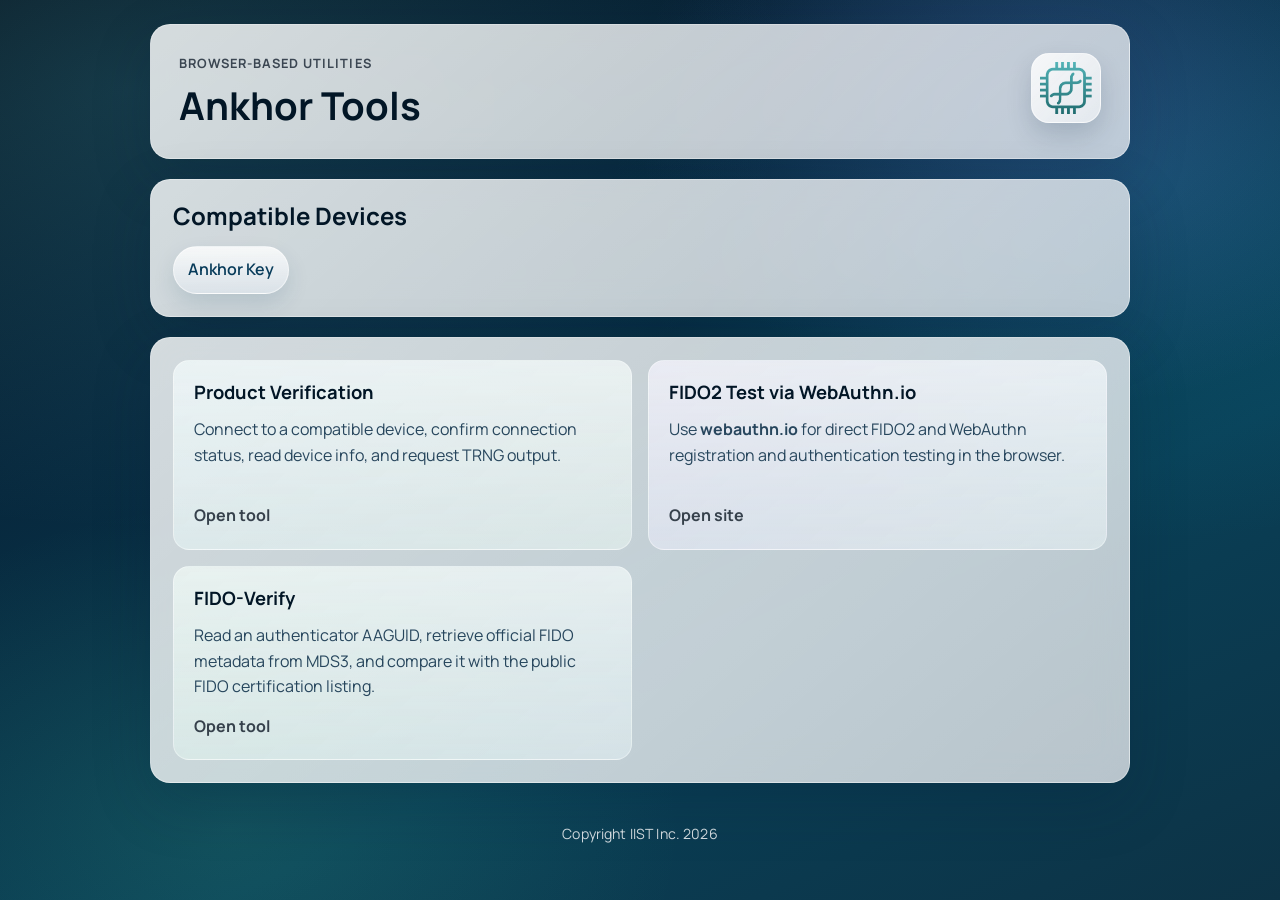
==== index.html @ 9c63b35e "Add FIDO2 verification tool" ====
<!DOCTYPE html>
<html lang="en">
<head>
  <meta charset="UTF-8">
  <meta name="viewport" content="width=device-width, initial-scale=1.0">
  <title>Ankhor Tools</title>
  <meta
    name="description"
    content="Ankhor Tools is a browser-based utility site for compatible IIST / Ankhor devices."
  >
  <link rel="preconnect" href="https://fonts.googleapis.com">
  <link rel="preconnect" href="https://fonts.gstatic.com" crossorigin>
  <link href="https://fonts.googleapis.com/css2?family=Manrope:wght@300;400;500;600;700&display=swap" rel="stylesheet">
  <link rel="stylesheet" href="style.css">
</head>
<body>
  <div class="site-shell">
    <header class="site-header">
      <div class="brand-block">
        <p class="eyebrow">Browser-Based Utilities</p>
        <h1>Ankhor Tools</h1>
      </div>
      <div class="site-logo">
        <img src="resources/logo.png" alt="Ankhor logo">
      </div>
    </header>

    <main>
      <section class="section">
        <div class="section-heading">
          <h2>Compatible Devices</h2>
        </div>

        <div class="compat-list" aria-label="Compatible devices">
          <span class="compat-item">Ankhor Key</span>
        </div>
      </section>

      <section class="section">
        <div class="tool-grid">
          <a class="tool-card is-active" href="product-verification/">
            <div class="tool-card-header">
              <h3>Product Verification</h3>
            </div>
            <p>
              Connect to a compatible device, confirm connection status, read device info, and request TRNG output.
            </p>
            <span class="tool-link">Open tool</span>
          </a>

          <a
            class="tool-card is-active"
            href="https://webauthn.io/"
            target="_blank"
            rel="noopener noreferrer"
          >
            <div class="tool-card-header">
              <h3>FIDO2 Test via WebAuthn.io</h3>
            </div>
            <p>
              Use <b>webauthn.io</b> for direct FIDO2 and WebAuthn registration and authentication testing in the browser.
            </p>
            <span class="tool-link">Open site</span>
          </a>

          <a class="tool-card is-active" href="fido-verify/">
            <div class="tool-card-header">
              <h3>FIDO-Verify</h3>
            </div>
            <p>
              Read an authenticator AAGUID, retrieve official FIDO metadata from MDS3, and compare it with the public FIDO certification listing.
            </p>
            <span class="tool-link">Open tool</span>
          </a>
        </div>
      </section>
    </main>

    <footer class="site-footer">
      <p>Copyright IIST Inc. 2026</p>
    </footer>
  </div>
</body>
</html>
---- style.css ----
:root {
  color-scheme: light;
  --ocean-900: #031d35;
  --ocean-800: #073b5a;
  --ocean-700: #0b5477;
  --ocean-600: #0f6c8e;
  --ocean-500: #1494b2;
  --ocean-400: #20b9cc;
  --ocean-300: #5ed7e3;
  --green-500: #1d8f68;
  --green-400: #4ed09a;
  --green-300: #9df0cf;
  --violet-300: #c8b6ff;
  --violet-400: #8a79f2;
  --panel: rgba(255, 255, 255, 0.7);
  --panel-strong: rgba(255, 255, 255, 0.8);
  --panel-muted: rgba(255, 255, 255, 0.46);
  --stroke: rgba(255, 255, 255, 0.34);
  --text: #021626;
  --text-soft: #27465d;
  --success-bg: rgba(232, 245, 238, 0.9);
  --success-text: #12603c;
  --shadow: 0 20px 60px rgba(3, 29, 53, 0.2);
  --radius-lg: 20px;
  --radius-md: 16px;
}

* {
  box-sizing: border-box;
}

html {
  font-size: 16px;
}

body {
  margin: 0;
  min-height: 100vh;
  background: radial-gradient(1200px 800px at 10% 10%, rgba(94, 215, 227, 0.18), transparent 55%),
    radial-gradient(720px 520px at 82% 12%, rgba(138, 121, 242, 0.2), transparent 58%),
    radial-gradient(780px 560px at 18% 92%, rgba(78, 208, 154, 0.14), transparent 58%),
    radial-gradient(900px 600px at 90% 20%, rgba(20, 148, 178, 0.24), transparent 60%),
    linear-gradient(155deg, #05111d 0%, #07263b 30%, #093f56 67%, #0d3346 100%);
  color: var(--text);
  font-family: "Manrope", "Segoe UI", "Helvetica Neue", Arial, sans-serif;
  line-height: 1.6;
}

a {
  color: inherit;
}

.site-shell {
  width: min(980px, calc(100% - 32px));
  margin: 0 auto;
  min-height: 100vh;
  padding: 24px 0 40px;
  display: flex;
  flex-direction: column;
}

main {
  flex: 1;
}

.site-header,
.section,
.tool-hero,
.tool-section {
  background:
    linear-gradient(140deg, rgba(255, 255, 255, 0.82), var(--panel)),
    linear-gradient(120deg, rgba(78, 208, 154, 0.06), rgba(138, 121, 242, 0.05));
  border: 1px solid var(--stroke);
  border-radius: var(--radius-lg);
  box-shadow: var(--shadow);
  backdrop-filter: blur(18px);
}

.site-header,
.tool-hero {
  padding: 28px;
}

.site-header {
  display: flex;
  align-items: flex-start;
  justify-content: space-between;
  gap: 20px;
}

.site-logo {
  flex-shrink: 0;
  width: 70px;
  height: 70px;
  display: inline-flex;
  align-items: center;
  justify-content: center;
  padding: 8px;
  border-radius: 18px;
  background: linear-gradient(135deg, rgba(255, 255, 255, 0.86), rgba(255, 255, 255, 0.56));
  border: 1px solid rgba(255, 255, 255, 0.56);
  box-shadow: 0 12px 26px rgba(3, 29, 53, 0.16);
}

.site-logo img {
  width: 100%;
  height: 100%;
  object-fit: contain;
}

.eyebrow {
  margin: 0 0 10px;
  color: #3b4652;
  font-size: 0.8rem;
  font-weight: 700;
  letter-spacing: 0.08em;
  text-transform: uppercase;
}

h1,
h2,
h3 {
  margin: 0;
  line-height: 1.2;
}

h1 {
  font-size: clamp(2rem, 3vw, 2.8rem);
}

h2 {
  font-size: 1.5rem;
}

h3 {
  font-size: 1.15rem;
}

.subtitle,
.section-heading p,
.tool-summary,
.tool-card p,
.tool-section p,
.tool-section li,
.site-footer,
.back-link {
  color: var(--text-soft);
}

.subtitle {
  max-width: 640px;
  margin: 12px 0 0;
  font-size: 0.98rem;
}

.section {
  margin-top: 20px;
  padding: 22px;
}

.section-heading {
  margin-bottom: 16px;
}

.section-heading p,
.tool-summary,
.tool-section p {
  margin: 10px 0 0;
}

.compat-list {
  display: flex;
  flex-wrap: wrap;
  gap: 12px;
}

.compat-item {
  display: inline-flex;
  align-items: center;
  padding: 10px 14px;
  border: 1px solid rgba(255, 255, 255, 0.52);
  border-radius: 999px;
  background: linear-gradient(180deg, rgba(255, 255, 255, 0.82), rgba(224, 231, 238, 0.72));
  color: var(--ocean-800);
  font-weight: 600;
  box-shadow: 0 10px 22px rgba(7, 59, 90, 0.12);
}

.tool-grid {
  display: grid;
  grid-template-columns: repeat(2, minmax(0, 1fr));
  gap: 16px;
}

.tool-card {
  display: flex;
  flex-direction: column;
  gap: 14px;
  min-height: 190px;
  padding: 20px;
  background:
    linear-gradient(180deg, rgba(255, 255, 255, 0.62), rgba(255, 255, 255, 0.42)),
    linear-gradient(135deg, rgba(94, 215, 227, 0.08), rgba(138, 121, 242, 0.07));
  border: 1px solid rgba(255, 255, 255, 0.38);
  border-radius: var(--radius-md);
  text-decoration: none;
  transition: border-color 0.15s ease, transform 0.15s ease, box-shadow 0.15s ease;
}

.tool-card:nth-child(1) {
  background:
    linear-gradient(180deg, rgba(255, 255, 255, 0.68), rgba(255, 255, 255, 0.46)),
    linear-gradient(135deg, rgba(94, 215, 227, 0.14), rgba(78, 208, 154, 0.09));
}

.tool-card:nth-child(2) {
  background:
    linear-gradient(180deg, rgba(255, 255, 255, 0.68), rgba(255, 255, 255, 0.46)),
    linear-gradient(135deg, rgba(138, 121, 242, 0.16), rgba(94, 215, 227, 0.09));
}

.tool-card:nth-child(3) {
  background:
    linear-gradient(180deg, rgba(255, 255, 255, 0.68), rgba(255, 255, 255, 0.46)),
    linear-gradient(135deg, rgba(78, 208, 154, 0.16), rgba(20, 148, 178, 0.1));
}

.tool-card-header {
  display: flex;
  align-items: flex-start;
  justify-content: space-between;
  gap: 12px;
}

.tool-card p {
  margin: 0;
}

.tool-card.is-active:hover,
.tool-card.is-active:focus-visible {
  border-color: rgba(155, 140, 255, 0.9);
  box-shadow: 0 16px 34px rgba(3, 29, 53, 0.22);
  transform: translateY(-2px);
}

.tool-link {
  margin-top: auto;
  color: #36414c;
  font-weight: 700;
}

.site-footer {
  margin-top: auto;
  padding: 24px 6px 0;
  font-size: 0.88rem;
  text-align: center;
  color: rgba(255, 255, 255, 0.82);
  letter-spacing: 0.01em;
}

.tool-page {
  width: min(960px, calc(100% - 32px));
}

.back-link {
  display: inline-block;
  margin-bottom: 18px;
  text-decoration: none;
  font-weight: 600;
}

.back-link:hover,
.back-link:focus-visible {
  color: var(--violet-400);
}

.tool-status-row {
  display: flex;
  flex-wrap: wrap;
  gap: 10px;
  margin-top: 18px;
}

.tool-layout {
  display: grid;
  grid-template-columns: repeat(auto-fit, minmax(240px, 1fr));
  gap: 18px;
  margin-top: 28px;
}

.tool-section {
  padding: 24px;
}

.tool-section ul {
  margin: 12px 0 0;
  padding-left: 20px;
}

code {
  font-family: "SFMono-Regular", Consolas, "Liberation Mono", monospace;
  font-size: 0.92em;
}

@media (max-width: 640px) {
  .site-shell {
    width: min(100% - 16px, 980px);
    padding-top: 12px;
    padding-bottom: 24px;
  }

  .site-header,
  .section,
  .tool-hero,
  .tool-section {
    border-radius: 16px;
  }

  .site-header,
  .tool-hero,
  .section,
  .tool-section {
    padding: 18px;
  }

  .site-header {
    gap: 14px;
  }

  .site-logo {
    width: 58px;
    height: 58px;
    padding: 7px;
    border-radius: 16px;
  }

  .tool-card {
    min-height: 0;
  }

  .tool-grid {
    grid-template-columns: 1fr;
  }
}
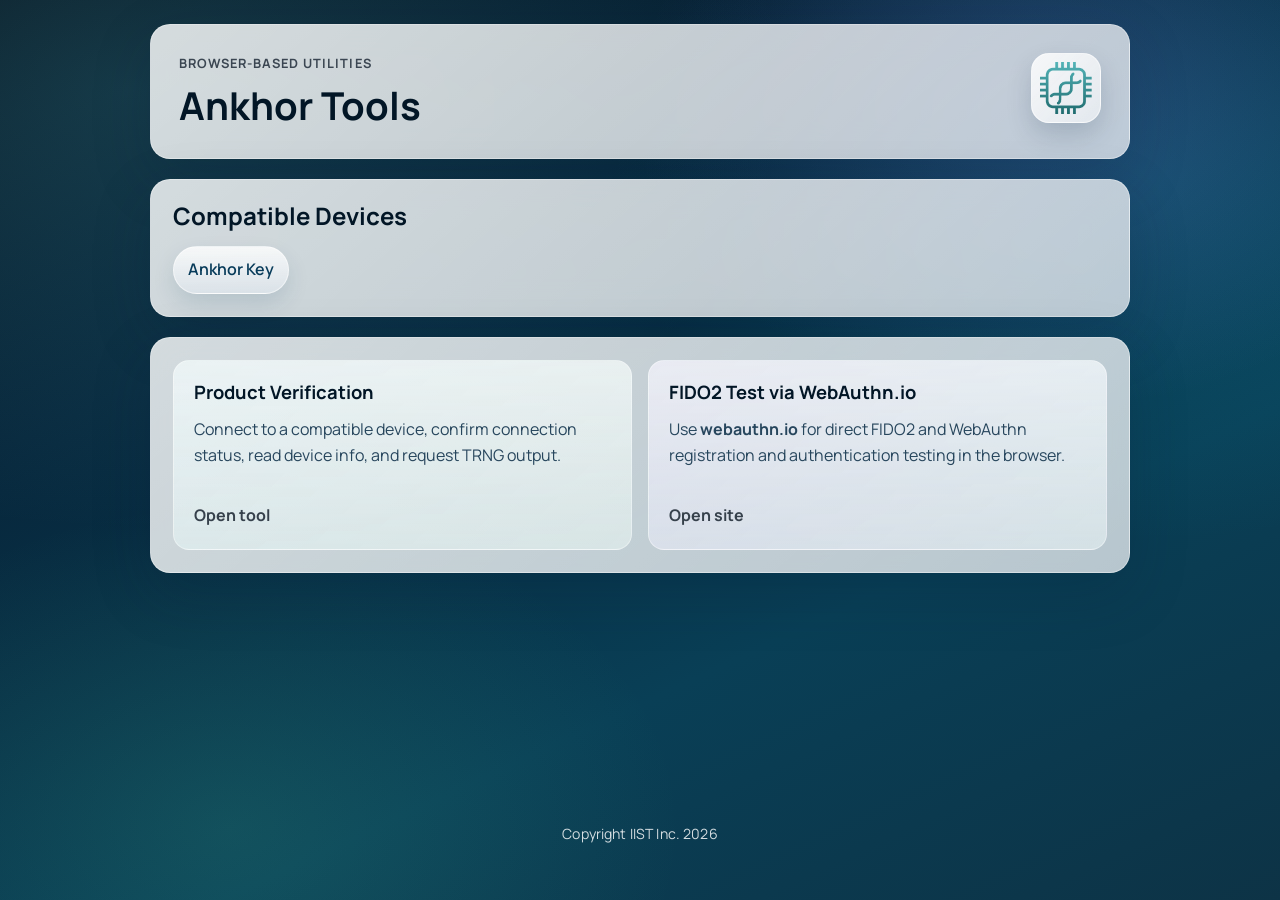
==== commit 5bb12c1e: "main page" ====
--- a/index.html
+++ b/index.html
@@ -62,7 +62,7 @@
             </p>
             <span class="tool-link">Open site</span>
           </a>
-
+          <!--
           <a class="tool-card is-active" href="fido-verify/">
             <div class="tool-card-header">
               <h3>FIDO-Verify</h3>
@@ -72,6 +72,7 @@
             </p>
             <span class="tool-link">Open tool</span>
           </a>
+        -->
         </div>
       </section>
     </main>
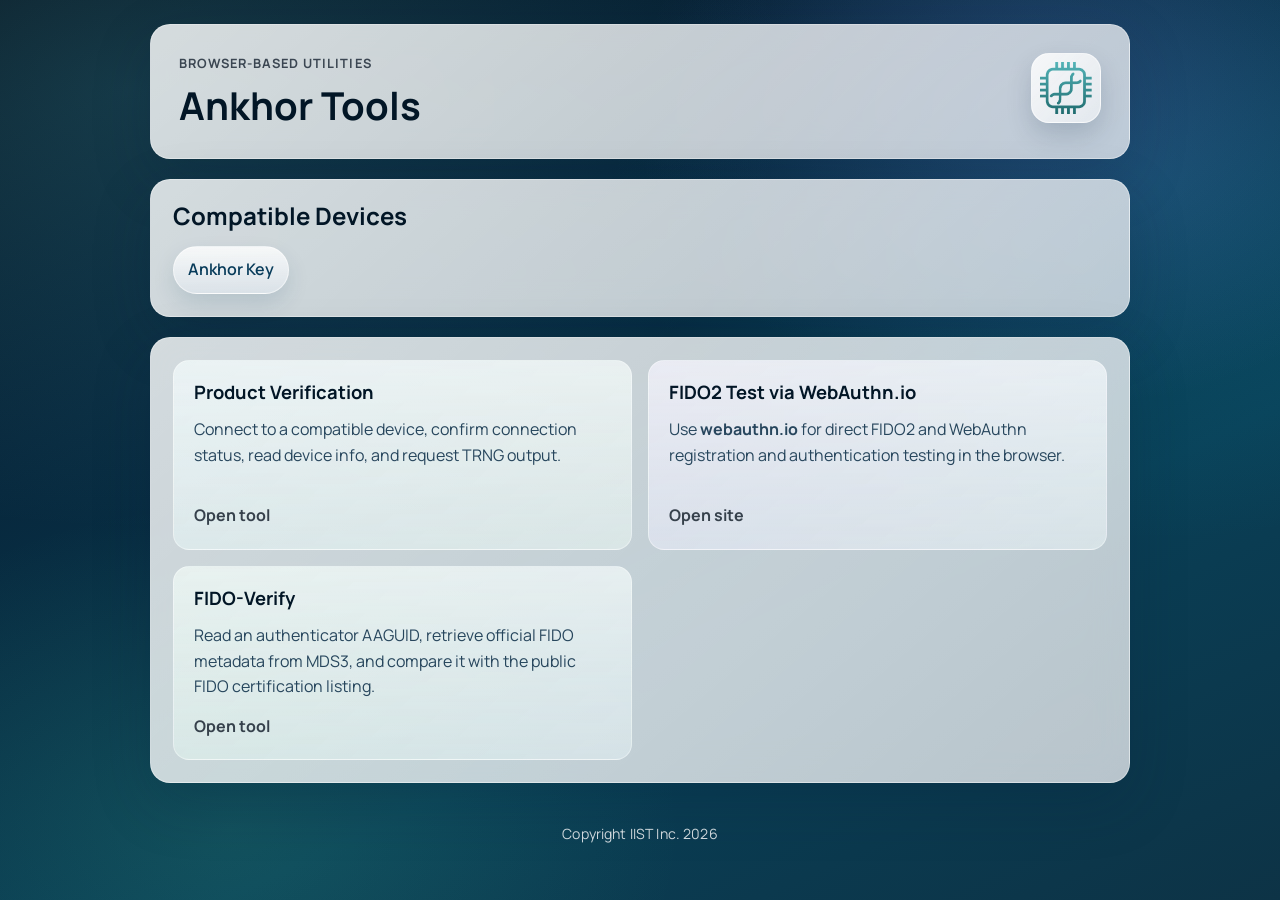
==== commit bee677df: "Add fido2 checker tool" ====
--- a/index.html
+++ b/index.html
@@ -62,7 +62,7 @@
             </p>
             <span class="tool-link">Open site</span>
           </a>
-          <!--
+          
           <a class="tool-card is-active" href="fido-verify/">
             <div class="tool-card-header">
               <h3>FIDO-Verify</h3>
@@ -72,7 +72,7 @@
             </p>
             <span class="tool-link">Open tool</span>
           </a>
-        -->
+        
         </div>
       </section>
     </main>
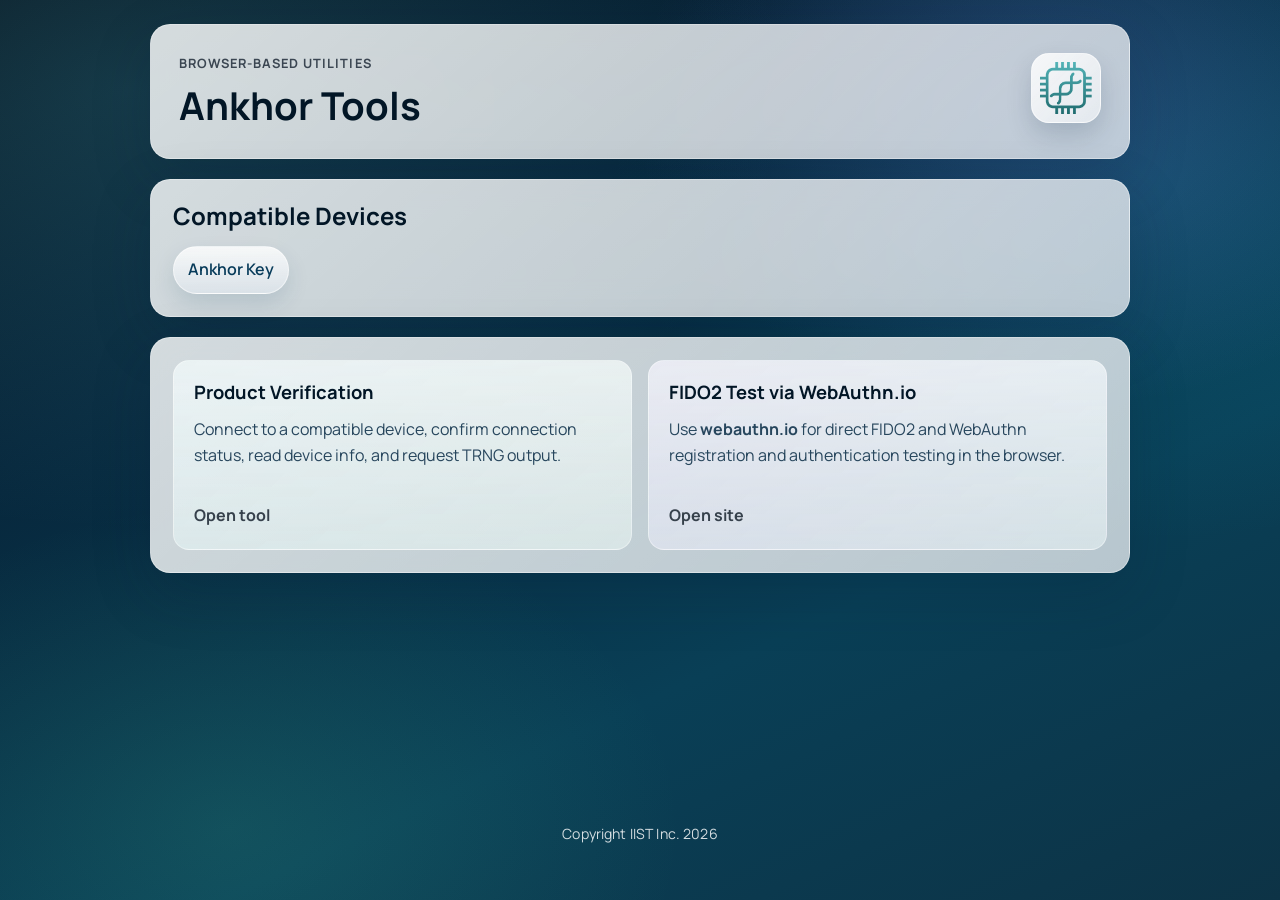
==== commit 67bbf347: "Revised Checkout" ====
--- a/index.html
+++ b/index.html
@@ -63,16 +63,6 @@
             <span class="tool-link">Open site</span>
           </a>
           
-          <a class="tool-card is-active" href="fido-verify/">
-            <div class="tool-card-header">
-              <h3>FIDO-Verify</h3>
-            </div>
-            <p>
-              Read an authenticator AAGUID, retrieve official FIDO metadata from MDS3, and compare it with the public FIDO certification listing.
-            </p>
-            <span class="tool-link">Open tool</span>
-          </a>
-        
         </div>
       </section>
     </main>
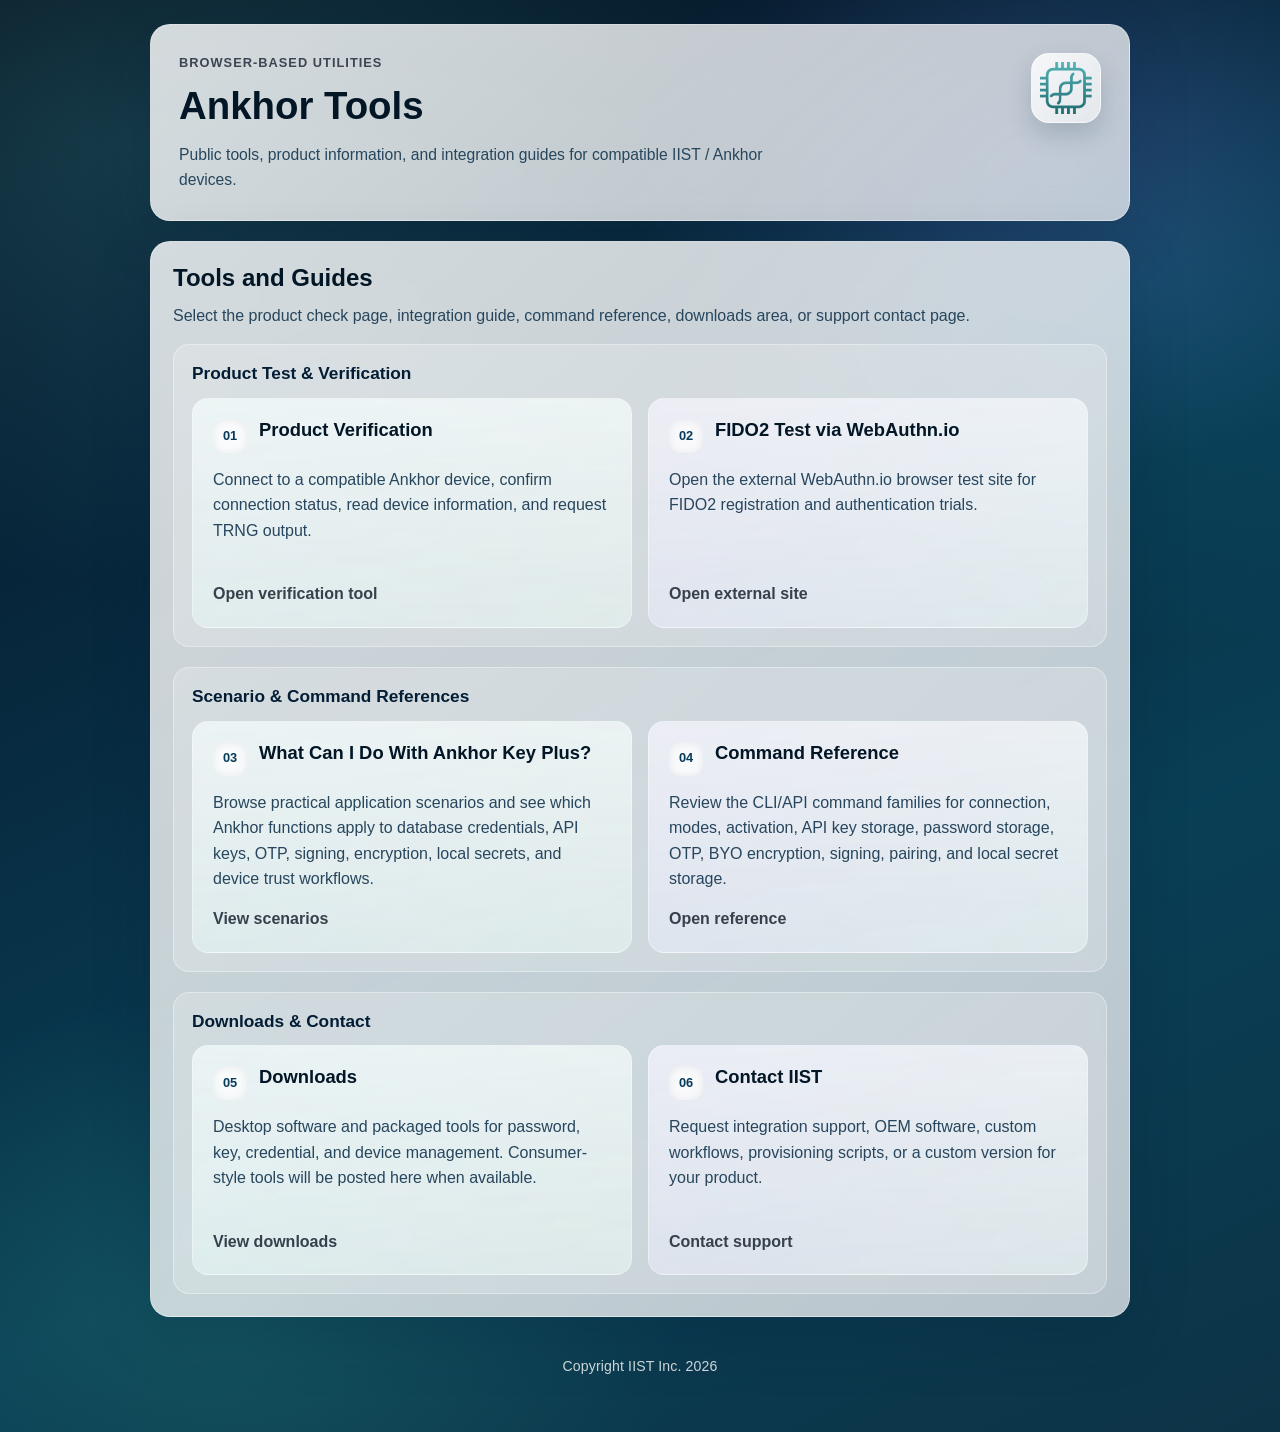
==== commit 1c0a8875: "Build Ankhor Tools guide site" ====
--- a/index.html
+++ b/index.html
@@ -6,11 +6,8 @@
   <title>Ankhor Tools</title>
   <meta
     name="description"
-    content="Ankhor Tools is a browser-based utility site for compatible IIST / Ankhor devices."
+    content="Public tools, product information, and integration guides for compatible IIST / Ankhor devices."
   >
-  <link rel="preconnect" href="https://fonts.googleapis.com">
-  <link rel="preconnect" href="https://fonts.gstatic.com" crossorigin>
-  <link href="https://fonts.googleapis.com/css2?family=Manrope:wght@300;400;500;600;700&display=swap" rel="stylesheet">
   <link rel="stylesheet" href="style.css">
 </head>
 <body>
@@ -19,6 +16,9 @@
       <div class="brand-block">
         <p class="eyebrow">Browser-Based Utilities</p>
         <h1>Ankhor Tools</h1>
+        <p class="subtitle">
+          Public tools, product information, and integration guides for compatible IIST / Ankhor devices.
+        </p>
       </div>
       <div class="site-logo">
         <img src="resources/logo.png" alt="Ankhor logo">
@@ -28,41 +28,105 @@
     <main>
       <section class="section">
         <div class="section-heading">
-          <h2>Compatible Devices</h2>
+          <h2>Tools and Guides</h2>
+          <p>Select the product check page, integration guide, command reference, downloads area, or support contact page.</p>
         </div>
 
-        <div class="compat-list" aria-label="Compatible devices">
-          <span class="compat-item">Ankhor Key</span>
-        </div>
-      </section>
+        <div class="menu-group-list" aria-label="Ankhor Tools menu">
+          <section class="menu-category" aria-labelledby="product-test-heading">
+            <div class="menu-category-heading">
+              <h3 id="product-test-heading">Product Test &amp; Verification</h3>
+            </div>
 
-      <section class="section">
-        <div class="tool-grid">
-          <a class="tool-card is-active" href="product-verification/">
-            <div class="tool-card-header">
-              <h3>Product Verification</h3>
+            <div class="tool-grid menu-grid">
+              <a class="tool-card menu-card is-active" href="product-verification/">
+                <div class="tool-card-header">
+                  <span class="menu-number">01</span>
+                  <h4>Product Verification</h4>
+                </div>
+                <p>
+                  Connect to a compatible Ankhor device, confirm connection status, read device information, and request TRNG output.
+                </p>
+                <span class="tool-link">Open verification tool</span>
+              </a>
+
+              <a
+                class="tool-card menu-card is-active"
+                href="https://webauthn.io/"
+                target="_blank"
+                rel="noopener noreferrer"
+              >
+                <div class="tool-card-header">
+                  <span class="menu-number">02</span>
+                  <h4>FIDO2 Test via WebAuthn.io</h4>
+                </div>
+                <p>
+                  Open the external WebAuthn.io browser test site for FIDO2 registration and authentication trials.
+                </p>
+                <span class="tool-link">Open external site</span>
+              </a>
             </div>
-            <p>
-              Connect to a compatible device, confirm connection status, read device info, and request TRNG output.
-            </p>
-            <span class="tool-link">Open tool</span>
-          </a>
+          </section>
 
-          <a
-            class="tool-card is-active"
-            href="https://webauthn.io/"
-            target="_blank"
-            rel="noopener noreferrer"
-          >
-            <div class="tool-card-header">
-              <h3>FIDO2 Test via WebAuthn.io</h3>
+          <section class="menu-category" aria-labelledby="scenario-reference-heading">
+            <div class="menu-category-heading">
+              <h3 id="scenario-reference-heading">Scenario &amp; Command References</h3>
             </div>
-            <p>
-              Use <b>webauthn.io</b> for direct FIDO2 and WebAuthn registration and authentication testing in the browser.
-            </p>
-            <span class="tool-link">Open site</span>
-          </a>
-          
+
+            <div class="tool-grid menu-grid">
+              <a class="tool-card menu-card is-active" href="scenarios/">
+                <div class="tool-card-header">
+                  <span class="menu-number">03</span>
+                  <h4>What Can I Do With Ankhor Key Plus?</h4>
+                </div>
+                <p>
+                  Browse practical application scenarios and see which Ankhor functions apply to database credentials, API keys, OTP, signing, encryption, local secrets, and device trust workflows.
+                </p>
+                <span class="tool-link">View scenarios</span>
+              </a>
+
+              <a class="tool-card menu-card is-active" href="command-reference/">
+                <div class="tool-card-header">
+                  <span class="menu-number">04</span>
+                  <h4>Command Reference</h4>
+                </div>
+                <p>
+                  Review the CLI/API command families for connection, modes, activation, API key storage, password storage, OTP, BYO encryption, signing, pairing, and local secret storage.
+                </p>
+                <span class="tool-link">Open reference</span>
+              </a>
+            </div>
+          </section>
+
+          <section class="menu-category" aria-labelledby="downloads-contact-heading">
+            <div class="menu-category-heading">
+              <h3 id="downloads-contact-heading">Downloads &amp; Contact</h3>
+            </div>
+
+            <div class="tool-grid menu-grid">
+              <a class="tool-card menu-card is-active" href="downloads/">
+                <div class="tool-card-header">
+                  <span class="menu-number">05</span>
+                  <h4>Downloads</h4>
+                </div>
+                <p>
+                  Desktop software and packaged tools for password, key, credential, and device management. Consumer-style tools will be posted here when available.
+                </p>
+                <span class="tool-link">View downloads</span>
+              </a>
+
+              <a class="tool-card menu-card is-active" href="contact/">
+                <div class="tool-card-header">
+                  <span class="menu-number">06</span>
+                  <h4>Contact IIST</h4>
+                </div>
+                <p>
+                  Request integration support, OEM software, custom workflows, provisioning scripts, or a custom version for your product.
+                </p>
+                <span class="tool-link">Contact support</span>
+              </a>
+            </div>
+          </section>
         </div>
       </section>
     </main>
--- a/style.css
+++ b/style.css
@@ -119,7 +119,8 @@
 
 h1,
 h2,
-h3 {
+h3,
+h4 {
   margin: 0;
   line-height: 1.2;
 }
@@ -133,6 +134,10 @@
 }
 
 h3 {
+  font-size: 1.15rem;
+}
+
+h4 {
   font-size: 1.15rem;
 }
 
@@ -249,6 +254,289 @@
   font-weight: 700;
 }
 
+.menu-grid {
+  grid-template-columns: repeat(2, minmax(0, 1fr));
+}
+
+.menu-group-list {
+  display: grid;
+  gap: 20px;
+}
+
+.menu-category {
+  padding: 18px;
+  border: 1px solid rgba(255, 255, 255, 0.36);
+  border-radius: var(--radius-md);
+  background: rgba(255, 255, 255, 0.2);
+}
+
+.menu-category-heading {
+  margin-bottom: 14px;
+}
+
+.menu-category-heading h3 {
+  color: var(--ocean-900);
+  font-size: 1.08rem;
+  font-weight: 700;
+}
+
+.menu-card {
+  min-height: 230px;
+}
+
+.menu-card .tool-card-header {
+  justify-content: flex-start;
+}
+
+.menu-number {
+  display: inline-flex;
+  align-items: center;
+  justify-content: center;
+  flex: 0 0 auto;
+  width: 34px;
+  height: 34px;
+  border-radius: 12px;
+  background: rgba(255, 255, 255, 0.72);
+  color: var(--ocean-800);
+  font-size: 0.8rem;
+  font-weight: 800;
+  box-shadow: inset 0 1px 8px rgba(3, 29, 53, 0.08);
+}
+
+.hero-visual {
+  margin: 0 0 20px;
+}
+
+.hero-visual img,
+.visual-card img {
+  display: block;
+  width: 100%;
+  height: auto;
+  border-radius: var(--radius-md);
+  border: 1px solid rgba(255, 255, 255, 0.52);
+  box-shadow: 0 16px 34px rgba(3, 29, 53, 0.15);
+}
+
+.visual-grid,
+.mini-card-grid {
+  display: grid;
+  grid-template-columns: repeat(2, minmax(0, 1fr));
+  gap: 16px;
+}
+
+.visual-card,
+.mini-card,
+.scenario-card,
+.callout,
+.status-banner {
+  background:
+    linear-gradient(180deg, rgba(255, 255, 255, 0.66), rgba(255, 255, 255, 0.48)),
+    linear-gradient(135deg, rgba(94, 215, 227, 0.08), rgba(138, 121, 242, 0.06));
+  border: 1px solid rgba(255, 255, 255, 0.42);
+  border-radius: var(--radius-md);
+}
+
+.visual-card,
+.mini-card,
+.callout,
+.status-banner {
+  padding: 18px;
+}
+
+.visual-card h3,
+.mini-card h3 {
+  margin-top: 14px;
+}
+
+.visual-card p,
+.mini-card p,
+.callout p,
+.status-banner p {
+  margin: 8px 0 0;
+  color: var(--text-soft);
+}
+
+.scenario-list {
+  display: grid;
+  gap: 12px;
+}
+
+.scenario-card {
+  overflow: hidden;
+}
+
+.scenario-card summary {
+  display: flex;
+  align-items: center;
+  gap: 12px;
+  padding: 16px 18px;
+  color: var(--text);
+  cursor: pointer;
+  font-size: 1.05rem;
+  font-weight: 600;
+  line-height: 1.35;
+  list-style: none;
+}
+
+.scenario-card summary::-webkit-details-marker {
+  display: none;
+}
+
+.scenario-card summary::after {
+  content: "+";
+  margin-left: auto;
+  color: var(--ocean-700);
+  font-size: 1.25rem;
+  line-height: 1;
+}
+
+.scenario-card[open] summary::after {
+  content: "-";
+}
+
+.scenario-details {
+  display: grid;
+  grid-template-columns: minmax(140px, 0.34fr) 1fr;
+  gap: 12px 18px;
+  margin: 0;
+  padding: 0 18px 18px;
+  border-top: 1px solid rgba(3, 29, 53, 0.08);
+}
+
+.scenario-details dt {
+  color: var(--ocean-800);
+  font-size: 0.96rem;
+  font-weight: 600;
+}
+
+.scenario-details dd {
+  margin: 0;
+  color: #17354c;
+  font-size: 0.98rem;
+  line-height: 1.68;
+}
+
+.scenario-details dd p {
+  font-size: inherit;
+  line-height: inherit;
+  color: inherit;
+}
+
+pre {
+  margin: 14px 0 0;
+  padding: 16px;
+  overflow-x: auto;
+  border: 1px solid rgba(3, 29, 53, 0.12);
+  border-radius: 14px;
+  background:
+    linear-gradient(180deg, rgba(4, 22, 38, 0.94), rgba(7, 45, 68, 0.94));
+  color: #e9fbff;
+  box-shadow: inset 0 1px 10px rgba(0, 0, 0, 0.18);
+}
+
+pre code {
+  color: inherit;
+  font-size: 0.9rem;
+  line-height: 1.55;
+  white-space: pre;
+}
+
+.scenario-details pre {
+  margin: 0;
+}
+
+.scenario-details pre code {
+  font-size: 0.95rem;
+  line-height: 1.6;
+}
+
+.table-wrap {
+  overflow-x: auto;
+}
+
+table {
+  width: 100%;
+  border-collapse: collapse;
+  overflow: hidden;
+  border-radius: 14px;
+  background: rgba(255, 255, 255, 0.64);
+}
+
+th,
+td {
+  padding: 12px 14px;
+  border-bottom: 1px solid rgba(3, 29, 53, 0.1);
+  text-align: left;
+  vertical-align: top;
+}
+
+th {
+  background: rgba(255, 255, 255, 0.72);
+  color: var(--ocean-800);
+  font-weight: 800;
+}
+
+tr:last-child td {
+  border-bottom: 0;
+}
+
+.tag-list {
+  display: flex;
+  flex-wrap: wrap;
+  gap: 10px;
+}
+
+.tag {
+  display: inline-flex;
+  align-items: center;
+  width: fit-content;
+  padding: 6px 10px;
+  border: 1px solid rgba(255, 255, 255, 0.56);
+  border-radius: 999px;
+  background: rgba(255, 255, 255, 0.62);
+  color: var(--ocean-800);
+  font-size: 1.07rem;
+  font-weight: 800;
+}
+
+.section-cta {
+  display: flex;
+  flex-wrap: wrap;
+  gap: 12px;
+  margin: 18px 0 0;
+}
+
+.button-link {
+  display: inline-flex;
+  align-items: center;
+  justify-content: center;
+  padding: 10px 14px;
+  border-radius: 999px;
+  background: linear-gradient(135deg, #24c2d6, #1a7db4);
+  color: white;
+  font-size: 1.25rem;
+  font-weight: 400;
+  text-decoration: none;
+  box-shadow: 0 12px 24px rgba(3, 29, 53, 0.18);
+}
+
+.button-link.secondary {
+  background: linear-gradient(135deg, #55d0a5, #20a77e);
+}
+
+.button-link:hover,
+.button-link:focus-visible {
+  transform: translateY(-1px);
+}
+
+.command-section h2 {
+  margin-bottom: 10px;
+}
+
+.disabled-card {
+  opacity: 0.82;
+}
+
 .site-footer {
   margin-top: auto;
   padding: 24px 6px 0;
@@ -267,11 +555,13 @@
   margin-bottom: 18px;
   text-decoration: none;
   font-weight: 600;
+  color: rgba(255, 255, 255, 0.9);
 }
 
 .back-link:hover,
 .back-link:focus-visible {
-  color: var(--violet-400);
+  color: #ffffff;
+  text-decoration: underline;
 }
 
 .tool-status-row {
@@ -338,7 +628,19 @@
     min-height: 0;
   }
 
-  .tool-grid {
+  .tool-grid,
+  .menu-grid,
+  .visual-grid,
+  .mini-card-grid {
     grid-template-columns: 1fr;
   }
-}
+
+  .scenario-card summary {
+    align-items: flex-start;
+  }
+
+  .scenario-details {
+    grid-template-columns: 1fr;
+    gap: 6px;
+  }
+}
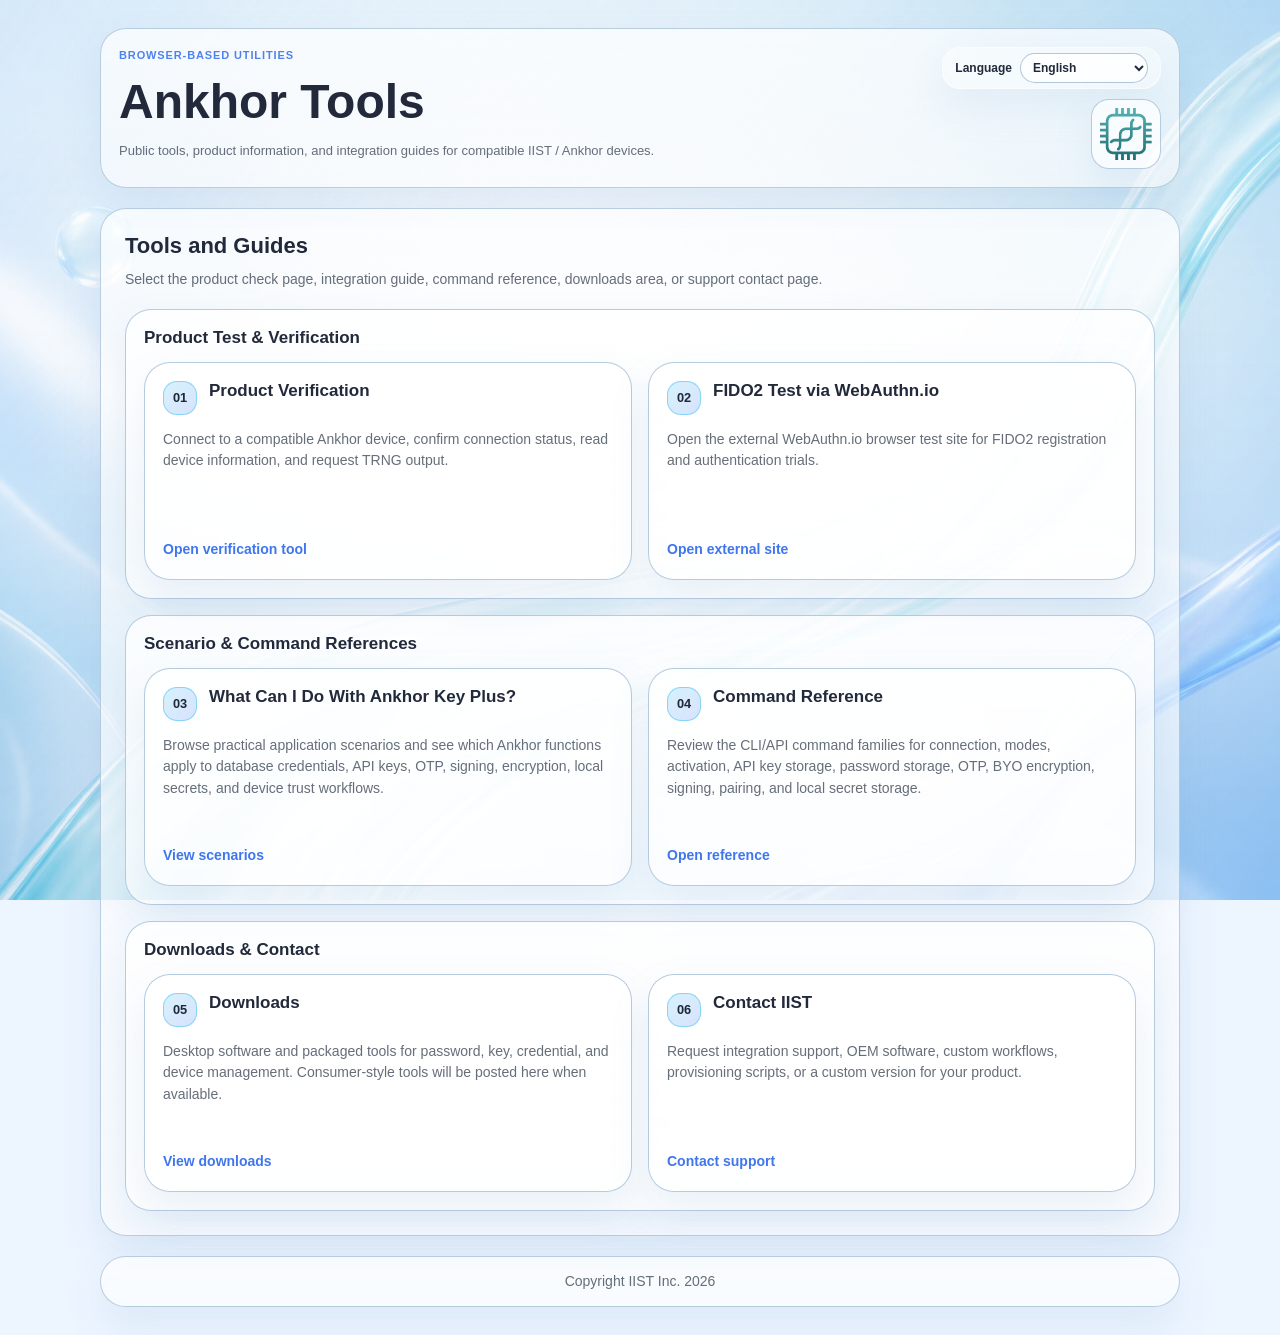
==== commit 2bd91a09: "Add multilingual UI toolkit styling to Ankhor tools" ====
--- a/index.html
+++ b/index.html
@@ -135,5 +135,6 @@
       <p>Copyright IIST Inc. 2026</p>
     </footer>
   </div>
+  <script src="resources/i18n.js"></script>
 </body>
 </html>
--- a/style.css
+++ b/style.css
@@ -1,49 +1,18 @@
+@import url("resources/liquid-glass.css");
+
 :root {
   color-scheme: light;
-  --ocean-900: #031d35;
-  --ocean-800: #073b5a;
-  --ocean-700: #0b5477;
-  --ocean-600: #0f6c8e;
-  --ocean-500: #1494b2;
-  --ocean-400: #20b9cc;
-  --ocean-300: #5ed7e3;
-  --green-500: #1d8f68;
-  --green-400: #4ed09a;
-  --green-300: #9df0cf;
-  --violet-300: #c8b6ff;
-  --violet-400: #8a79f2;
-  --panel: rgba(255, 255, 255, 0.7);
-  --panel-strong: rgba(255, 255, 255, 0.8);
-  --panel-muted: rgba(255, 255, 255, 0.46);
-  --stroke: rgba(255, 255, 255, 0.34);
-  --text: #021626;
-  --text-soft: #27465d;
-  --success-bg: rgba(232, 245, 238, 0.9);
-  --success-text: #12603c;
-  --shadow: 0 20px 60px rgba(3, 29, 53, 0.2);
-  --radius-lg: 20px;
-  --radius-md: 16px;
-}
-
-* {
-  box-sizing: border-box;
-}
-
-html {
-  font-size: 16px;
+  --ankhor-max-width: 1080px;
 }
 
 body {
-  margin: 0;
-  min-height: 100vh;
-  background: radial-gradient(1200px 800px at 10% 10%, rgba(94, 215, 227, 0.18), transparent 55%),
-    radial-gradient(720px 520px at 82% 12%, rgba(138, 121, 242, 0.2), transparent 58%),
-    radial-gradient(780px 560px at 18% 92%, rgba(78, 208, 154, 0.14), transparent 58%),
-    radial-gradient(900px 600px at 90% 20%, rgba(20, 148, 178, 0.24), transparent 60%),
-    linear-gradient(155deg, #05111d 0%, #07263b 30%, #093f56 67%, #0d3346 100%);
-  color: var(--text);
-  font-family: "Manrope", "Segoe UI", "Helvetica Neue", Arial, sans-serif;
-  line-height: 1.6;
+  display: block;
+  line-height: 1.55;
+}
+
+body::after {
+  content: none;
+  display: none;
 }
 
 a {
@@ -51,55 +20,114 @@
 }
 
 .site-shell {
-  width: min(980px, calc(100% - 32px));
+  width: min(var(--ankhor-max-width), 100%);
+  min-height: calc(100vh - (var(--lg-shell-margin) * 2) - 36px);
   margin: 0 auto;
-  min-height: 100vh;
-  padding: 24px 0 40px;
+  padding: 0;
   display: flex;
   flex-direction: column;
+  gap: 20px;
+  background: transparent;
+  border-radius: 0;
+  box-shadow: none;
+}
+
+.tool-page {
+  width: min(1040px, 100%);
 }
 
 main {
   flex: 1;
+  display: flex;
+  flex-direction: column;
+  gap: 20px;
 }
 
 .site-header,
 .section,
 .tool-hero,
 .tool-section {
-  background:
-    linear-gradient(140deg, rgba(255, 255, 255, 0.82), var(--panel)),
-    linear-gradient(120deg, rgba(78, 208, 154, 0.06), rgba(138, 121, 242, 0.05));
-  border: 1px solid var(--stroke);
-  border-radius: var(--radius-lg);
-  box-shadow: var(--shadow);
-  backdrop-filter: blur(18px);
+  background: linear-gradient(180deg, var(--lg-panel-top), var(--lg-panel-bottom));
+  border: 1px solid var(--lg-panel-border);
+  border-radius: var(--lg-radius-lg);
+  box-shadow: var(--lg-shadow);
 }
 
 .site-header,
 .tool-hero {
-  padding: 28px;
+  padding: 18px;
 }
 
 .site-header {
   display: flex;
   align-items: flex-start;
   justify-content: space-between;
-  gap: 20px;
+  gap: 18px;
+}
+
+.brand-block,
+.section-heading,
+.tool-section,
+.callout,
+.status-banner,
+.mini-card,
+.visual-card,
+.scenario-card,
+.tool-card {
+  min-width: 0;
+}
+
+.brand-block {
+  display: flex;
+  flex-direction: column;
+  gap: 10px;
+}
+
+.language-logo-stack {
+  flex: 0 0 auto;
+  display: inline-flex;
+  flex-direction: column;
+  align-items: flex-end;
+  gap: 10px;
+}
+
+.language-control {
+  display: inline-flex;
+  align-items: center;
+  gap: 8px;
+  min-height: 40px;
+  padding: 5px 12px;
+  border: 1px solid rgba(255, 255, 255, 0.54);
+  border-radius: var(--lg-radius-md);
+  background: rgba(255, 255, 255, 0.3);
+  color: var(--lg-text-primary);
+  font-size: 12px;
+  font-weight: 600;
+  box-shadow: var(--lg-shadow);
+}
+
+.language-control select {
+  min-width: 128px;
+  min-height: 30px;
+  border: 1px solid var(--lg-control-border);
+  border-radius: var(--lg-radius-md);
+  background: linear-gradient(180deg, var(--lg-control-top), var(--lg-control-bottom));
+  color: var(--lg-text-primary);
+  padding: 5px 8px;
+  font: inherit;
 }
 
 .site-logo {
-  flex-shrink: 0;
   width: 70px;
   height: 70px;
   display: inline-flex;
   align-items: center;
   justify-content: center;
   padding: 8px;
-  border-radius: 18px;
-  background: linear-gradient(135deg, rgba(255, 255, 255, 0.86), rgba(255, 255, 255, 0.56));
-  border: 1px solid rgba(255, 255, 255, 0.56);
-  box-shadow: 0 12px 26px rgba(3, 29, 53, 0.16);
+  border-radius: var(--lg-radius-md);
+  background: linear-gradient(180deg, var(--lg-elevated-top), var(--lg-elevated-bottom));
+  border: 1px solid var(--lg-elevated-border);
+  box-shadow: var(--lg-shadow);
 }
 
 .site-logo img {
@@ -109,9 +137,9 @@
 }
 
 .eyebrow {
-  margin: 0 0 10px;
-  color: #3b4652;
-  font-size: 0.8rem;
+  margin: 0;
+  color: rgba(37, 99, 235, 0.8);
+  font-size: 11px;
   font-weight: 700;
   letter-spacing: 0.08em;
   text-transform: uppercase;
@@ -122,23 +150,24 @@
 h3,
 h4 {
   margin: 0;
-  line-height: 1.2;
+  color: var(--lg-text-primary);
+  line-height: 1.18;
 }
 
 h1 {
-  font-size: clamp(2rem, 3vw, 2.8rem);
+  font-size: clamp(2rem, 4vw, 3rem);
+  font-weight: 700;
 }
 
 h2 {
-  font-size: 1.5rem;
-}
-
-h3 {
-  font-size: 1.15rem;
-}
-
+  font-size: 22px;
+  font-weight: 700;
+}
+
+h3,
 h4 {
-  font-size: 1.15rem;
+  font-size: 17px;
+  font-weight: 700;
 }
 
 .subtitle,
@@ -148,23 +177,27 @@
 .tool-section p,
 .tool-section li,
 .site-footer,
-.back-link {
-  color: var(--text-soft);
+.back-link,
+.visual-card p,
+.mini-card p,
+.callout p,
+.status-banner p {
+  color: var(--lg-text-secondary);
 }
 
 .subtitle {
-  max-width: 640px;
-  margin: 12px 0 0;
-  font-size: 0.98rem;
+  max-width: 720px;
+  margin: 0;
+  font-size: 13px;
+  font-weight: 500;
 }
 
 .section {
-  margin-top: 20px;
-  padding: 22px;
+  padding: 24px;
 }
 
 .section-heading {
-  margin-bottom: 16px;
+  margin-bottom: 18px;
 }
 
 .section-heading p,
@@ -173,119 +206,79 @@
   margin: 10px 0 0;
 }
 
-.compat-list {
-  display: flex;
-  flex-wrap: wrap;
-  gap: 12px;
-}
-
-.compat-item {
-  display: inline-flex;
-  align-items: center;
-  padding: 10px 14px;
-  border: 1px solid rgba(255, 255, 255, 0.52);
-  border-radius: 999px;
-  background: linear-gradient(180deg, rgba(255, 255, 255, 0.82), rgba(224, 231, 238, 0.72));
-  color: var(--ocean-800);
-  font-weight: 600;
-  box-shadow: 0 10px 22px rgba(7, 59, 90, 0.12);
-}
-
-.tool-grid {
+.tool-grid,
+.menu-grid,
+.visual-grid,
+.mini-card-grid {
   display: grid;
   grid-template-columns: repeat(2, minmax(0, 1fr));
   gap: 16px;
 }
 
+.menu-group-list,
+.scenario-list {
+  display: grid;
+  gap: 16px;
+}
+
+.menu-category {
+  padding: 18px;
+  background: linear-gradient(180deg, var(--lg-elevated-top), var(--lg-elevated-bottom));
+  border: 1px solid var(--lg-elevated-border);
+  border-radius: var(--lg-radius-lg);
+  box-shadow: var(--lg-shadow);
+}
+
+.menu-category-heading {
+  margin-bottom: 14px;
+}
+
+.tool-card,
+.visual-card,
+.mini-card,
+.scenario-card,
+.callout,
+.status-banner {
+  background: linear-gradient(180deg, var(--lg-elevated-top), var(--lg-elevated-bottom));
+  border: 1px solid var(--lg-elevated-border);
+  border-radius: var(--lg-radius-lg);
+  box-shadow: var(--lg-shadow);
+}
+
 .tool-card {
   display: flex;
   flex-direction: column;
   gap: 14px;
-  min-height: 190px;
-  padding: 20px;
-  background:
-    linear-gradient(180deg, rgba(255, 255, 255, 0.62), rgba(255, 255, 255, 0.42)),
-    linear-gradient(135deg, rgba(94, 215, 227, 0.08), rgba(138, 121, 242, 0.07));
-  border: 1px solid rgba(255, 255, 255, 0.38);
-  border-radius: var(--radius-md);
+  min-height: 218px;
+  padding: 18px;
   text-decoration: none;
-  transition: border-color 0.15s ease, transform 0.15s ease, box-shadow 0.15s ease;
-}
-
-.tool-card:nth-child(1) {
-  background:
-    linear-gradient(180deg, rgba(255, 255, 255, 0.68), rgba(255, 255, 255, 0.46)),
-    linear-gradient(135deg, rgba(94, 215, 227, 0.14), rgba(78, 208, 154, 0.09));
-}
-
-.tool-card:nth-child(2) {
-  background:
-    linear-gradient(180deg, rgba(255, 255, 255, 0.68), rgba(255, 255, 255, 0.46)),
-    linear-gradient(135deg, rgba(138, 121, 242, 0.16), rgba(94, 215, 227, 0.09));
-}
-
-.tool-card:nth-child(3) {
-  background:
-    linear-gradient(180deg, rgba(255, 255, 255, 0.68), rgba(255, 255, 255, 0.46)),
-    linear-gradient(135deg, rgba(78, 208, 154, 0.16), rgba(20, 148, 178, 0.1));
-}
-
-.tool-card-header {
-  display: flex;
-  align-items: flex-start;
-  justify-content: space-between;
-  gap: 12px;
-}
-
-.tool-card p {
-  margin: 0;
+  transition:
+    background-color 140ms ease,
+    border-color 140ms ease,
+    transform 140ms ease;
 }
 
 .tool-card.is-active:hover,
 .tool-card.is-active:focus-visible {
-  border-color: rgba(155, 140, 255, 0.9);
-  box-shadow: 0 16px 34px rgba(3, 29, 53, 0.22);
-  transform: translateY(-2px);
+  border-color: var(--lg-control-border-hover);
+  background: rgba(255, 255, 255, 0.86);
+  transform: translateY(-1px);
+}
+
+.tool-card-header {
+  display: flex;
+  align-items: flex-start;
+  gap: 12px;
+}
+
+.tool-card p {
+  margin: 0;
 }
 
 .tool-link {
   margin-top: auto;
-  color: #36414c;
-  font-weight: 700;
-}
-
-.menu-grid {
-  grid-template-columns: repeat(2, minmax(0, 1fr));
-}
-
-.menu-group-list {
-  display: grid;
-  gap: 20px;
-}
-
-.menu-category {
-  padding: 18px;
-  border: 1px solid rgba(255, 255, 255, 0.36);
-  border-radius: var(--radius-md);
-  background: rgba(255, 255, 255, 0.2);
-}
-
-.menu-category-heading {
-  margin-bottom: 14px;
-}
-
-.menu-category-heading h3 {
-  color: var(--ocean-900);
-  font-size: 1.08rem;
-  font-weight: 700;
-}
-
-.menu-card {
-  min-height: 230px;
-}
-
-.menu-card .tool-card-header {
-  justify-content: flex-start;
+  color: rgba(37, 99, 235, 0.88);
+  font-weight: 700;
 }
 
 .menu-number {
@@ -295,12 +288,12 @@
   flex: 0 0 auto;
   width: 34px;
   height: 34px;
-  border-radius: 12px;
-  background: rgba(255, 255, 255, 0.72);
-  color: var(--ocean-800);
+  border-radius: var(--lg-radius-sm);
+  background: linear-gradient(135deg, rgba(56, 189, 248, 0.2), rgba(37, 99, 235, 0.18));
+  border: 1px solid rgba(56, 189, 248, 0.5);
+  color: var(--lg-text-primary);
   font-size: 0.8rem;
   font-weight: 800;
-  box-shadow: inset 0 1px 8px rgba(3, 29, 53, 0.08);
 }
 
 .hero-visual {
@@ -312,28 +305,9 @@
   display: block;
   width: 100%;
   height: auto;
-  border-radius: var(--radius-md);
-  border: 1px solid rgba(255, 255, 255, 0.52);
-  box-shadow: 0 16px 34px rgba(3, 29, 53, 0.15);
-}
-
-.visual-grid,
-.mini-card-grid {
-  display: grid;
-  grid-template-columns: repeat(2, minmax(0, 1fr));
-  gap: 16px;
-}
-
-.visual-card,
-.mini-card,
-.scenario-card,
-.callout,
-.status-banner {
-  background:
-    linear-gradient(180deg, rgba(255, 255, 255, 0.66), rgba(255, 255, 255, 0.48)),
-    linear-gradient(135deg, rgba(94, 215, 227, 0.08), rgba(138, 121, 242, 0.06));
-  border: 1px solid rgba(255, 255, 255, 0.42);
-  border-radius: var(--radius-md);
+  border-radius: var(--lg-radius-md);
+  border: 1px solid var(--lg-elevated-border);
+  box-shadow: var(--lg-shadow);
 }
 
 .visual-card,
@@ -343,9 +317,15 @@
   padding: 18px;
 }
 
+.visual-card {
+  display: flex;
+  flex-direction: column;
+  gap: 12px;
+}
+
 .visual-card h3,
 .mini-card h3 {
-  margin-top: 14px;
+  margin: 0;
 }
 
 .visual-card p,
@@ -353,12 +333,6 @@
 .callout p,
 .status-banner p {
   margin: 8px 0 0;
-  color: var(--text-soft);
-}
-
-.scenario-list {
-  display: grid;
-  gap: 12px;
 }
 
 .scenario-card {
@@ -370,10 +344,10 @@
   align-items: center;
   gap: 12px;
   padding: 16px 18px;
-  color: var(--text);
+  color: var(--lg-text-primary);
   cursor: pointer;
   font-size: 1.05rem;
-  font-weight: 600;
+  font-weight: 700;
   line-height: 1.35;
   list-style: none;
 }
@@ -385,8 +359,8 @@
 .scenario-card summary::after {
   content: "+";
   margin-left: auto;
-  color: var(--ocean-700);
-  font-size: 1.25rem;
+  color: rgba(37, 99, 235, 0.88);
+  font-size: 1.35rem;
   line-height: 1;
 }
 
@@ -399,39 +373,30 @@
   grid-template-columns: minmax(140px, 0.34fr) 1fr;
   gap: 12px 18px;
   margin: 0;
-  padding: 0 18px 18px;
-  border-top: 1px solid rgba(3, 29, 53, 0.08);
+  padding: 16px 18px 18px;
+  border-top: 1px solid rgba(175, 196, 217, 0.48);
 }
 
 .scenario-details dt {
-  color: var(--ocean-800);
-  font-size: 0.96rem;
-  font-weight: 600;
+  color: var(--lg-text-secondary);
+  font-weight: 700;
 }
 
 .scenario-details dd {
   margin: 0;
-  color: #17354c;
-  font-size: 0.98rem;
+  color: var(--lg-text-primary);
   line-height: 1.68;
-}
-
-.scenario-details dd p {
-  font-size: inherit;
-  line-height: inherit;
-  color: inherit;
 }
 
 pre {
   margin: 14px 0 0;
   padding: 16px;
   overflow-x: auto;
-  border: 1px solid rgba(3, 29, 53, 0.12);
-  border-radius: 14px;
-  background:
-    linear-gradient(180deg, rgba(4, 22, 38, 0.94), rgba(7, 45, 68, 0.94));
-  color: #e9fbff;
-  box-shadow: inset 0 1px 10px rgba(0, 0, 0, 0.18);
+  border: 1px solid rgba(170, 193, 216, 0.72);
+  border-radius: var(--lg-radius-md);
+  background: rgba(255, 255, 255, 0.66);
+  color: var(--lg-text-primary);
+  box-shadow: var(--lg-shadow);
 }
 
 pre code {
@@ -445,58 +410,62 @@
   margin: 0;
 }
 
-.scenario-details pre code {
-  font-size: 0.95rem;
-  line-height: 1.6;
-}
-
 .table-wrap {
   overflow-x: auto;
+  background: rgba(255, 255, 255, 0.58);
+  border: 1px solid rgba(169, 192, 214, 0.74);
+  border-radius: var(--lg-radius-lg);
+  padding: 8px;
 }
 
 table {
   width: 100%;
-  border-collapse: collapse;
-  overflow: hidden;
-  border-radius: 14px;
-  background: rgba(255, 255, 255, 0.64);
+  border-collapse: separate;
+  border-spacing: 0;
 }
 
 th,
 td {
-  padding: 12px 14px;
-  border-bottom: 1px solid rgba(3, 29, 53, 0.1);
+  padding: 12px;
+  border-bottom: 1px solid rgba(225, 231, 238, 0.82);
   text-align: left;
   vertical-align: top;
 }
 
 th {
-  background: rgba(255, 255, 255, 0.72);
-  color: var(--ocean-800);
-  font-weight: 800;
+  background: rgba(255, 255, 255, 0.22);
+  color: var(--lg-text-secondary);
+  font-weight: 700;
+}
+
+tr:nth-child(even) td {
+  background: rgba(255, 255, 255, 0.12);
 }
 
 tr:last-child td {
   border-bottom: 0;
 }
 
-.tag-list {
+.tag-list,
+.compat-list {
   display: flex;
   flex-wrap: wrap;
   gap: 10px;
 }
 
-.tag {
+.tag,
+.compat-item {
   display: inline-flex;
   align-items: center;
   width: fit-content;
-  padding: 6px 10px;
-  border: 1px solid rgba(255, 255, 255, 0.56);
-  border-radius: 999px;
-  background: rgba(255, 255, 255, 0.62);
-  color: var(--ocean-800);
-  font-size: 1.07rem;
-  font-weight: 800;
+  min-height: 28px;
+  padding: 4px 12px;
+  border: 1px solid rgba(255, 255, 255, 0.5);
+  border-radius: var(--lg-radius-pill);
+  background: rgba(255, 255, 255, 0.34);
+  color: rgba(30, 41, 59, 0.88);
+  font-size: 12px;
+  font-weight: 700;
 }
 
 .section-cta {
@@ -506,31 +475,55 @@
   margin: 18px 0 0;
 }
 
-.button-link {
+.button-link,
+.back-link {
+  min-height: 40px;
   display: inline-flex;
   align-items: center;
   justify-content: center;
-  padding: 10px 14px;
-  border-radius: 999px;
-  background: linear-gradient(135deg, #24c2d6, #1a7db4);
-  color: white;
-  font-size: 1.25rem;
-  font-weight: 400;
+  gap: 8px;
+  width: fit-content;
+  padding: 5px 16px;
+  border: 1px solid rgba(255, 255, 255, 0.54);
+  border-radius: var(--lg-radius-md);
+  background: linear-gradient(135deg, var(--lg-primary-blue), var(--lg-accent-cyan) 55%, var(--lg-accent-teal));
+  color: var(--lg-text-on-accent);
+  font-weight: 700;
   text-decoration: none;
-  box-shadow: 0 12px 24px rgba(3, 29, 53, 0.18);
+  box-shadow: var(--lg-shadow);
+  transition:
+    background-color 140ms ease,
+    border-color 140ms ease,
+    transform 140ms ease;
 }
 
 .button-link.secondary {
-  background: linear-gradient(135deg, #55d0a5, #20a77e);
+  background: rgba(255, 255, 255, 0.42);
+  color: var(--lg-text-primary);
+  border-color: rgba(255, 255, 255, 0.68);
 }
 
 .button-link:hover,
-.button-link:focus-visible {
+.button-link:focus-visible,
+.back-link:hover,
+.back-link:focus-visible {
   transform: translateY(-1px);
 }
 
-.command-section h2 {
-  margin-bottom: 10px;
+.back-link {
+  margin-bottom: 0;
+  background: rgba(255, 255, 255, 0.42);
+  color: var(--lg-text-primary);
+  border-color: rgba(255, 255, 255, 0.68);
+}
+
+.back-link::before {
+  content: "";
+  display: inline-block;
+  width: 20px;
+  height: 20px;
+  flex: 0 0 auto;
+  background: url("resources/arrow-circle-left.svg") center / contain no-repeat;
 }
 
 .disabled-card {
@@ -539,36 +532,16 @@
 
 .site-footer {
   margin-top: auto;
-  padding: 24px 6px 0;
-  font-size: 0.88rem;
+  padding: 14px 16px;
+  background: linear-gradient(180deg, var(--lg-nav-top), var(--lg-nav-bottom));
+  border: 1px solid var(--lg-elevated-border);
+  border-radius: var(--lg-radius-lg);
+  box-shadow: var(--lg-shadow);
   text-align: center;
-  color: rgba(255, 255, 255, 0.82);
-  letter-spacing: 0.01em;
-}
-
-.tool-page {
-  width: min(960px, calc(100% - 32px));
-}
-
-.back-link {
-  display: inline-block;
-  margin-bottom: 18px;
-  text-decoration: none;
-  font-weight: 600;
-  color: rgba(255, 255, 255, 0.9);
-}
-
-.back-link:hover,
-.back-link:focus-visible {
-  color: #ffffff;
-  text-decoration: underline;
-}
-
-.tool-status-row {
-  display: flex;
-  flex-wrap: wrap;
-  gap: 10px;
-  margin-top: 18px;
+}
+
+.site-footer p {
+  margin: 0;
 }
 
 .tool-layout {
@@ -587,45 +560,31 @@
   padding-left: 20px;
 }
 
-code {
-  font-family: "SFMono-Regular", Consolas, "Liberation Mono", monospace;
-  font-size: 0.92em;
-}
-
-@media (max-width: 640px) {
-  .site-shell {
-    width: min(100% - 16px, 980px);
-    padding-top: 12px;
-    padding-bottom: 24px;
+.tool-status-row {
+  display: flex;
+  flex-wrap: wrap;
+  gap: 10px;
+  margin-top: 18px;
+}
+
+@media (max-width: 940px) {
+  .site-shell,
+  .tool-page {
+    width: 100%;
+    min-height: calc(100vh - 32px - 36px);
+    padding: 0;
+    gap: 16px;
   }
 
-  .site-header,
-  .section,
-  .tool-hero,
-  .tool-section {
-    border-radius: 16px;
+  .site-header {
+    flex-direction: column;
   }
 
-  .site-header,
-  .tool-hero,
-  .section,
-  .tool-section {
-    padding: 18px;
-  }
-
-  .site-header {
-    gap: 14px;
-  }
-
-  .site-logo {
-    width: 58px;
-    height: 58px;
-    padding: 7px;
-    border-radius: 16px;
-  }
-
-  .tool-card {
-    min-height: 0;
+  .language-logo-stack {
+    width: 100%;
+    flex-direction: row-reverse;
+    align-items: center;
+    justify-content: space-between;
   }
 
   .tool-grid,
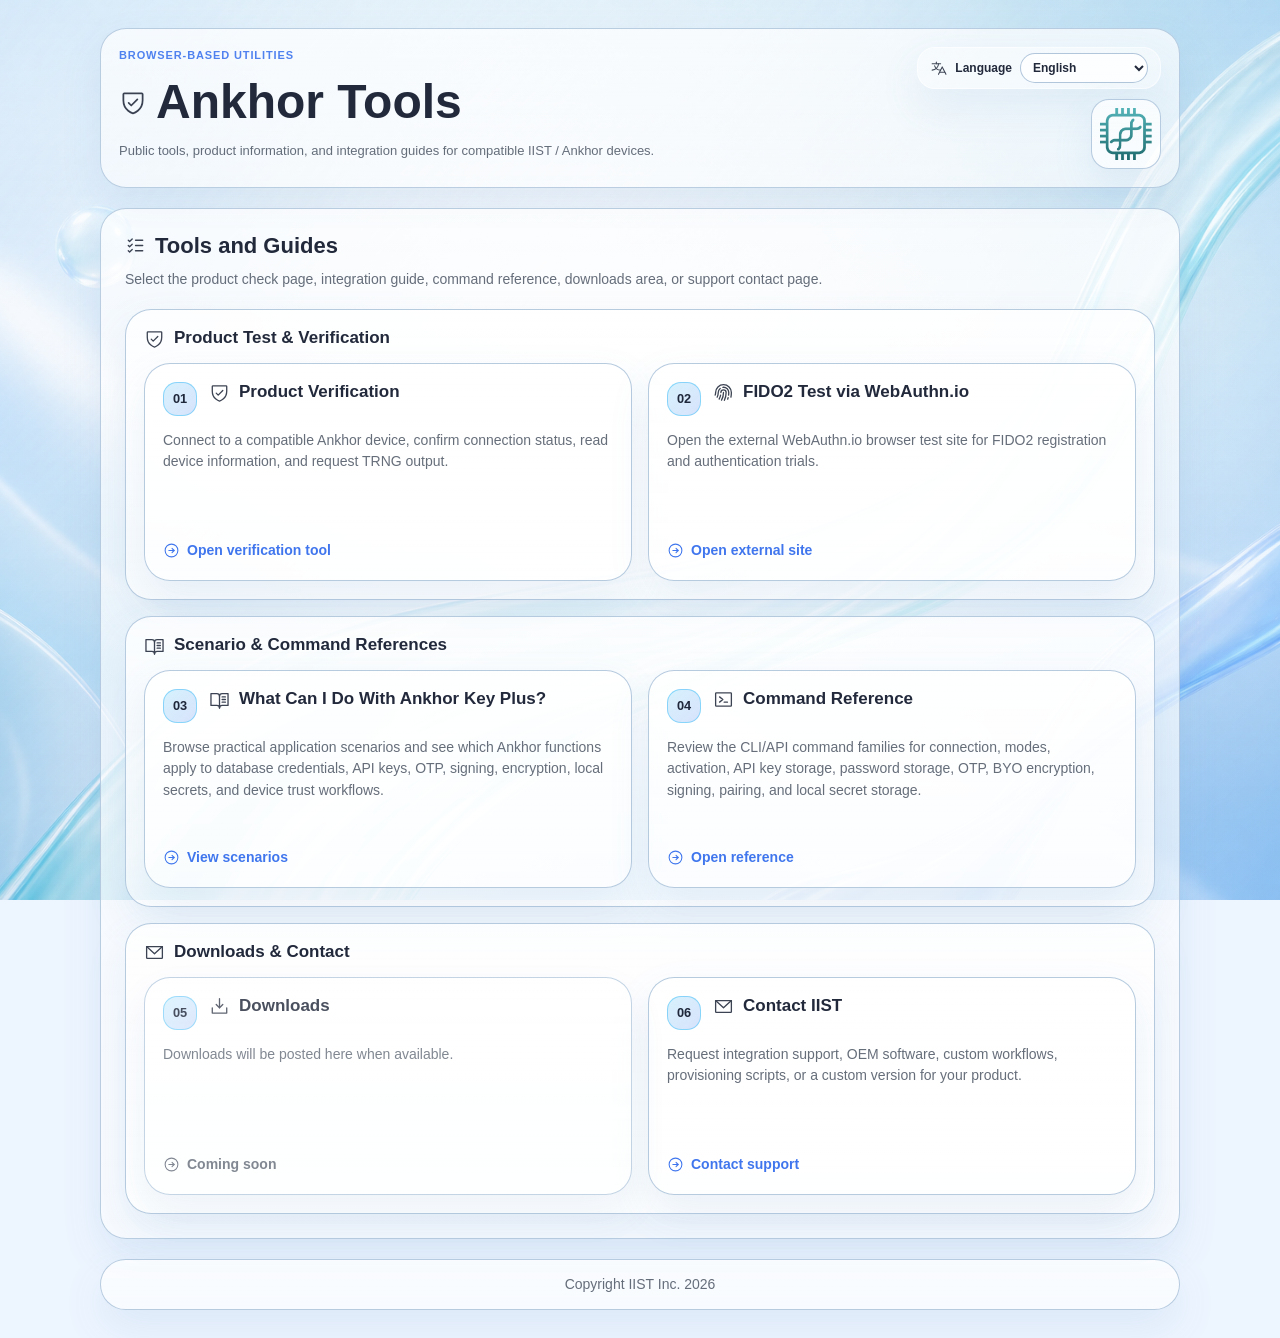
==== commit 90fb672c: "Download under construction" ====
--- a/index.html
+++ b/index.html
@@ -104,16 +104,16 @@
             </div>
 
             <div class="tool-grid menu-grid">
-              <a class="tool-card menu-card is-active" href="downloads/">
+              <div class="tool-card menu-card disabled-card download-card" aria-disabled="true">
                 <div class="tool-card-header">
                   <span class="menu-number">05</span>
                   <h4>Downloads</h4>
                 </div>
                 <p>
-                  Desktop software and packaged tools for password, key, credential, and device management. Consumer-style tools will be posted here when available.
+                  Downloads will be posted here when available.
                 </p>
-                <span class="tool-link">View downloads</span>
-              </a>
+                <span class="tool-link coming-soon-label">Coming soon</span>
+              </div>
 
               <a class="tool-card menu-card is-active" href="contact/">
                 <div class="tool-card-header">
--- a/style.css
+++ b/style.css
@@ -3,6 +3,22 @@
 :root {
   color-scheme: light;
   --ankhor-max-width: 1080px;
+  --icon-arrow-right: url("resources/icons/arrow-circle-right.svg");
+  --icon-book: url("resources/icons/book-open-text.svg");
+  --icon-check: url("resources/icons/check-circle.svg");
+  --icon-database: url("resources/icons/database.svg");
+  --icon-download: url("resources/icons/download-simple.svg");
+  --icon-envelope: url("resources/icons/envelope-simple.svg");
+  --icon-fingerprint: url("resources/icons/fingerprint.svg");
+  --icon-globe: url("resources/icons/globe-simple.svg");
+  --icon-info: url("resources/icons/info.svg");
+  --icon-key: url("resources/icons/key.svg");
+  --icon-list: url("resources/icons/list-checks.svg");
+  --icon-package: url("resources/icons/package.svg");
+  --icon-shield: url("resources/icons/shield-check.svg");
+  --icon-terminal: url("resources/icons/terminal-window.svg");
+  --icon-translate: url("resources/icons/translate.svg");
+  --icon-wrench: url("resources/icons/wrench.svg");
 }
 
 body {
@@ -106,6 +122,18 @@
   box-shadow: var(--lg-shadow);
 }
 
+.language-control::before {
+  --local-icon: var(--icon-translate);
+  content: "";
+  width: 17px;
+  height: 17px;
+  flex: 0 0 auto;
+  background: currentColor;
+  opacity: 0.86;
+  -webkit-mask: var(--local-icon) center / contain no-repeat;
+  mask: var(--local-icon) center / contain no-repeat;
+}
+
 .language-control select {
   min-width: 128px;
   min-height: 30px;
@@ -152,6 +180,96 @@
   margin: 0;
   color: var(--lg-text-primary);
   line-height: 1.18;
+}
+
+.site-header h1,
+.section-heading h2,
+.command-section h2,
+.menu-category-heading h3,
+.tool-card h4,
+.visual-card h3,
+.mini-card h3,
+.status-banner h2,
+.callout strong {
+  display: flex;
+  align-items: center;
+  gap: 9px;
+}
+
+.site-header h1::before,
+.section-heading h2::before,
+.command-section h2::before,
+.menu-category-heading h3::before,
+.tool-card h4::before,
+.visual-card h3::before,
+.mini-card h3::before,
+.status-banner h2::before,
+.callout strong::before {
+  --local-icon: var(--icon-check);
+  content: "";
+  width: 21px;
+  height: 21px;
+  flex: 0 0 auto;
+  background: currentColor;
+  opacity: 0.88;
+  -webkit-mask: var(--local-icon) center / contain no-repeat;
+  mask: var(--local-icon) center / contain no-repeat;
+}
+
+.site-header h1::before {
+  --local-icon: var(--icon-shield);
+  width: 28px;
+  height: 28px;
+}
+
+.section-heading h2::before,
+.menu-category-heading h3::before {
+  --local-icon: var(--icon-list);
+}
+
+#product-test-heading::before {
+  --local-icon: var(--icon-shield);
+}
+
+#scenario-reference-heading::before {
+  --local-icon: var(--icon-book);
+}
+
+#downloads-contact-heading::before {
+  --local-icon: var(--icon-envelope);
+}
+
+.command-section h2::before {
+  --local-icon: var(--icon-terminal);
+}
+
+.visual-card h3::before {
+  --local-icon: var(--icon-key);
+}
+
+.visual-card:nth-child(2) h3::before {
+  --local-icon: var(--icon-database, var(--icon-key));
+}
+
+.visual-card:nth-child(3) h3::before {
+  --local-icon: var(--icon-shield);
+}
+
+.visual-card:nth-child(4) h3::before {
+  --local-icon: var(--icon-globe);
+}
+
+.visual-card:nth-child(5) h3::before {
+  --local-icon: var(--icon-wrench);
+}
+
+.mini-card h3::before {
+  --local-icon: var(--icon-package);
+}
+
+.status-banner h2::before,
+.callout strong::before {
+  --local-icon: var(--icon-info);
 }
 
 h1 {
@@ -271,14 +389,56 @@
   gap: 12px;
 }
 
+.tool-card[href*="product-verification"] h4::before {
+  --local-icon: var(--icon-shield);
+}
+
+.tool-card[href*="webauthn"] h4::before {
+  --local-icon: var(--icon-fingerprint);
+}
+
+.tool-card[href*="scenarios"] h4::before {
+  --local-icon: var(--icon-book);
+}
+
+.tool-card[href*="command-reference"] h4::before {
+  --local-icon: var(--icon-terminal);
+}
+
+.tool-card[href*="downloads"] h4::before {
+  --local-icon: var(--icon-download);
+}
+
+.download-card h4::before {
+  --local-icon: var(--icon-download);
+}
+
+.tool-card[href*="contact"] h4::before {
+  --local-icon: var(--icon-envelope);
+}
+
 .tool-card p {
   margin: 0;
 }
 
 .tool-link {
+  display: inline-flex;
+  align-items: center;
+  gap: 7px;
   margin-top: auto;
   color: rgba(37, 99, 235, 0.88);
   font-weight: 700;
+}
+
+.tool-link::before {
+  --local-icon: var(--icon-arrow-right);
+  content: "";
+  width: 17px;
+  height: 17px;
+  flex: 0 0 auto;
+  background: currentColor;
+  -webkit-mask: var(--local-icon) center / contain no-repeat;
+  mask: var(--local-icon) center / contain no-repeat;
 }
 
 .menu-number {
@@ -457,6 +617,7 @@
 .compat-item {
   display: inline-flex;
   align-items: center;
+  gap: 6px;
   width: fit-content;
   min-height: 28px;
   padding: 4px 12px;
@@ -466,6 +627,19 @@
   color: rgba(30, 41, 59, 0.88);
   font-size: 12px;
   font-weight: 700;
+}
+
+.tag::before,
+.compat-item::before {
+  --local-icon: var(--icon-check);
+  content: "";
+  width: 14px;
+  height: 14px;
+  flex: 0 0 auto;
+  background: currentColor;
+  opacity: 0.78;
+  -webkit-mask: var(--local-icon) center / contain no-repeat;
+  mask: var(--local-icon) center / contain no-repeat;
 }
 
 .section-cta {
@@ -497,6 +671,26 @@
     transform 140ms ease;
 }
 
+.button-link::before {
+  --local-icon: var(--icon-arrow-right);
+  content: "";
+  width: 18px;
+  height: 18px;
+  flex: 0 0 auto;
+  background: currentColor;
+  -webkit-mask: var(--local-icon) center / contain no-repeat;
+  mask: var(--local-icon) center / contain no-repeat;
+}
+
+.button-link[href*="contact"]::before,
+.button-link[href^="mailto:"]::before {
+  --local-icon: var(--icon-envelope);
+}
+
+.button-link[href*="scenarios"]::before {
+  --local-icon: var(--icon-book);
+}
+
 .button-link.secondary {
   background: rgba(255, 255, 255, 0.42);
   color: var(--lg-text-primary);
@@ -526,8 +720,21 @@
   background: url("resources/arrow-circle-left.svg") center / contain no-repeat;
 }
 
-.disabled-card {
+.disabled-card,
+.tool-card[aria-disabled="true"] {
   opacity: 0.82;
+  cursor: default;
+}
+
+.tool-card[aria-disabled="true"]:hover,
+.tool-card[aria-disabled="true"]:focus-visible {
+  background: linear-gradient(180deg, var(--lg-elevated-top), var(--lg-elevated-bottom));
+  border-color: var(--lg-elevated-border);
+  transform: none;
+}
+
+.coming-soon-label {
+  color: var(--lg-text-secondary);
 }
 
 .site-footer {
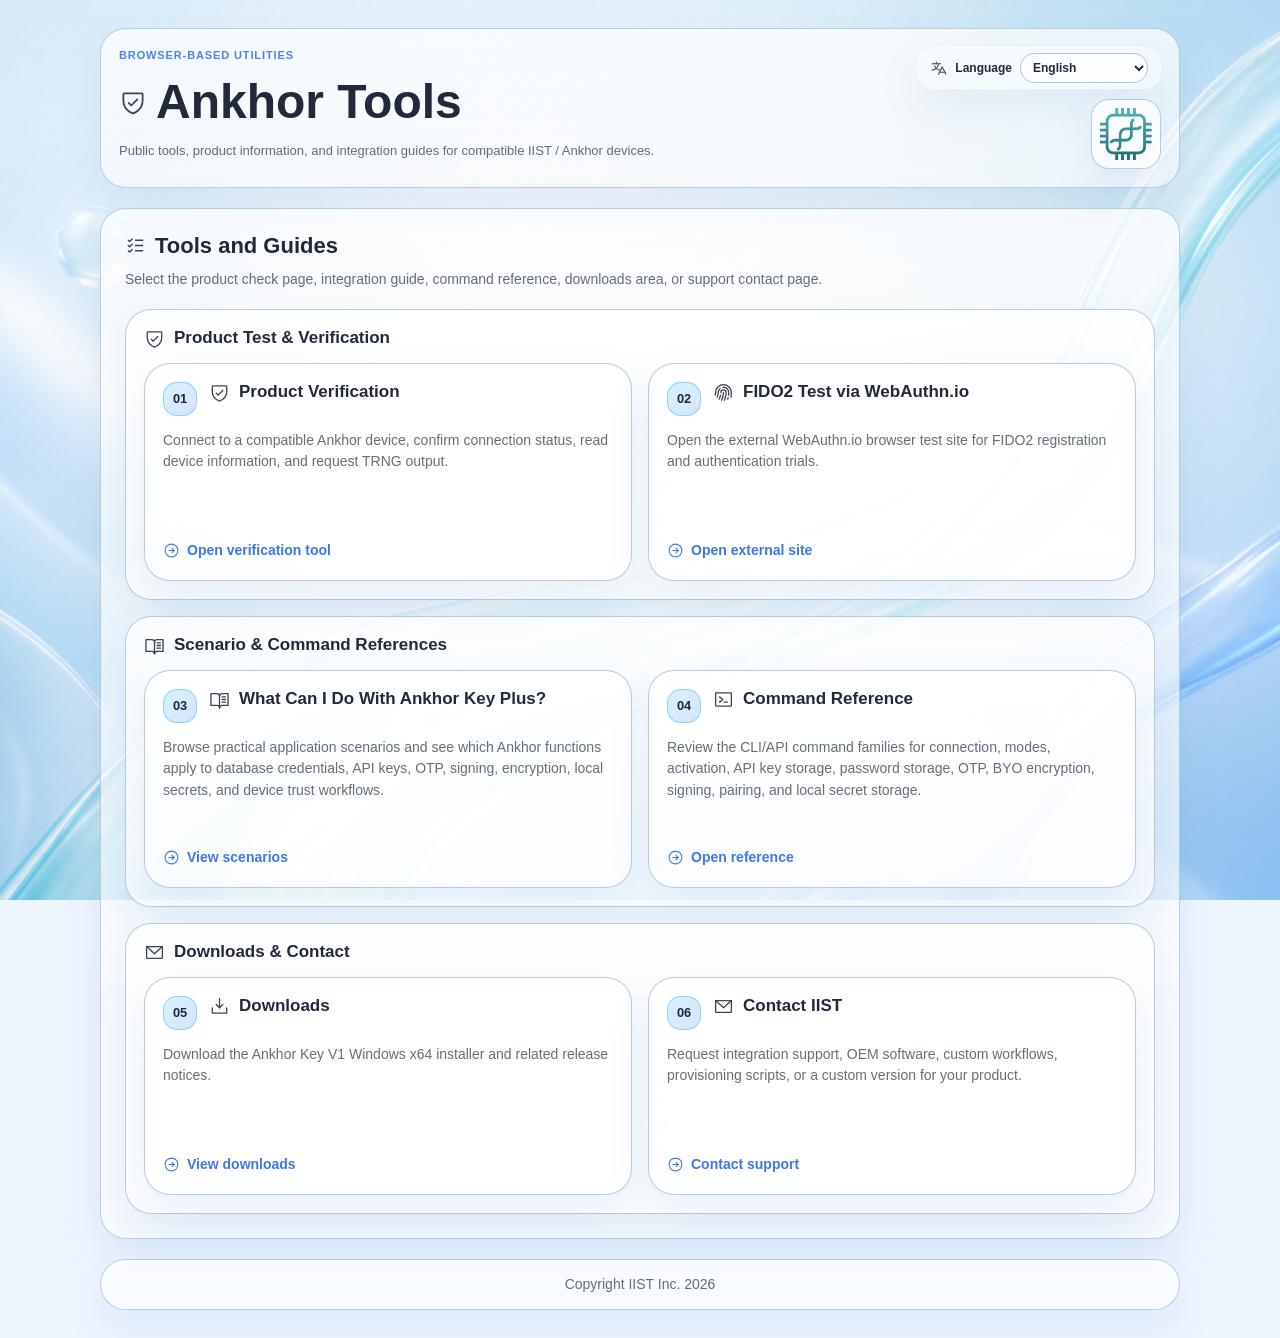
==== commit 51ecc3fe: "add link download ankhor manager v1" ====
--- a/index.html
+++ b/index.html
@@ -104,16 +104,16 @@
             </div>
 
             <div class="tool-grid menu-grid">
-              <div class="tool-card menu-card disabled-card download-card" aria-disabled="true">
+              <a class="tool-card menu-card is-active" href="downloads/">
                 <div class="tool-card-header">
                   <span class="menu-number">05</span>
                   <h4>Downloads</h4>
                 </div>
                 <p>
-                  Downloads will be posted here when available.
+                  Download the Ankhor Key V1 Windows x64 installer and related release notices.
                 </p>
-                <span class="tool-link coming-soon-label">Coming soon</span>
-              </div>
+                <span class="tool-link">View downloads</span>
+              </a>
 
               <a class="tool-card menu-card is-active" href="contact/">
                 <div class="tool-card-header">
